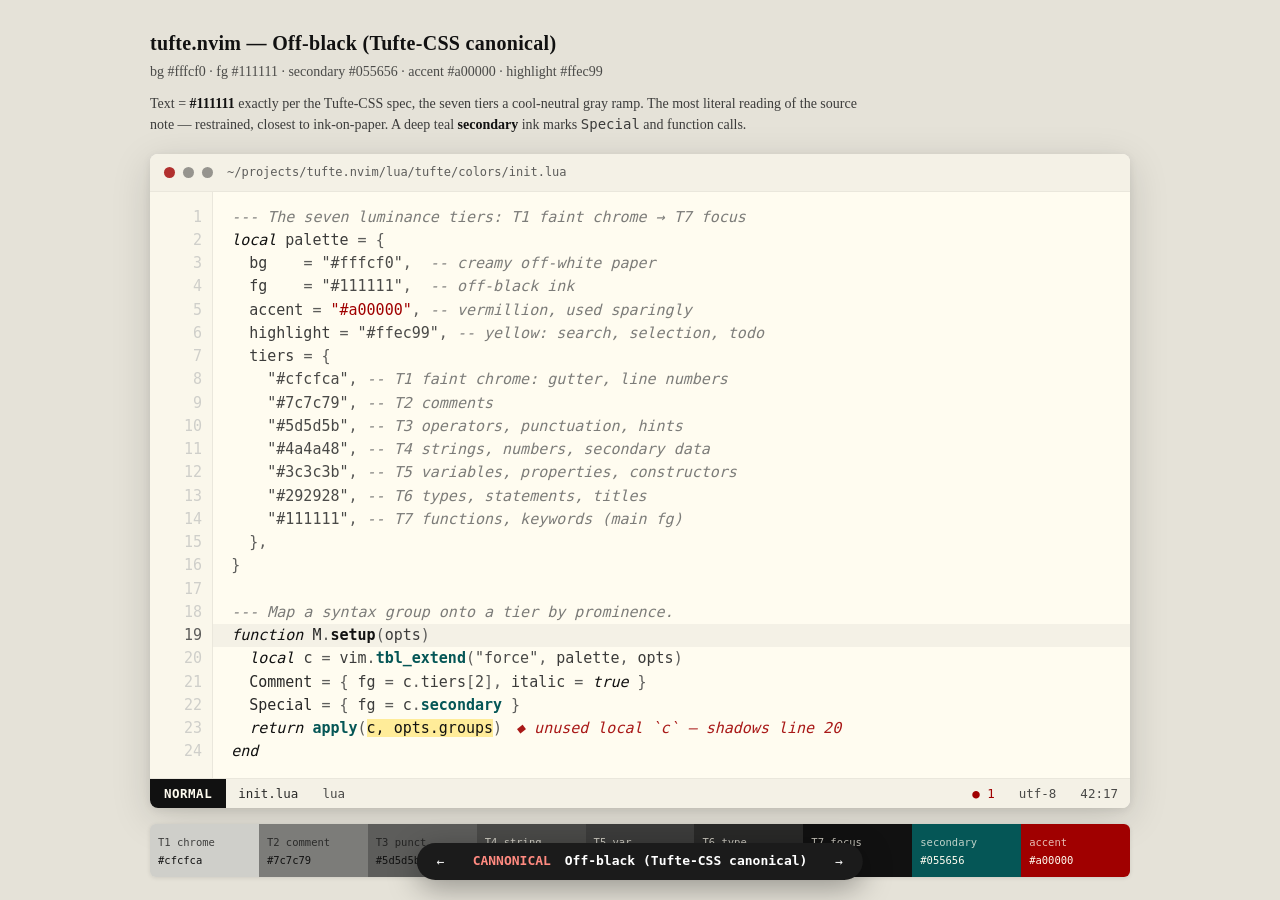
==== prototype/index.html @ 96f6889f "rename(prototype): index.html" ====
<!doctype html>
<!--
  PROTOTYPE — throwaway. Answers: "what does the tufte.nvim palette look like?"

  Switches between palette variants (defined in lua/tufte/palettes/ and
  compiled to CSS by make-prototype.sh) via the floating bottom bar or
  arrow keys.  Each renders the SAME mock Neovim editor at the SAME
  token→tier mapping, so only the palette colours differ.

  Regenerate the palette CSS:
    cd prototype && ./make-prototype.sh

  Run:
    open this file in a browser, e.g.  xdg-open prototype/tufte-colors.html
-->
<html lang="en">
  <head>
    <meta charset="utf-8" />
    <meta name="viewport" content="width=device-width, initial-scale=1" />
    <title>tufte.nvim — palette prototype</title>
    <link rel="stylesheet" href="palettes.css" />
    <style>
      * {
        box-sizing: border-box;
      }
      html,
      body {
        margin: 0;
        height: 100%;
      }
      body {
        font-family:
          ui-monospace, "SF Mono", "JetBrains Mono", Menlo, Consolas, monospace;
        font-size: 15px;
        line-height: 1.55;
        background: var(--wallpaper, #e9e6da);
        color: var(--t7, #333);
        padding: 28px 28px 96px;
        transition: background 0.2s;
      }
      .meta {
        max-width: 980px;
        margin: 0 auto 18px;
        font-family: Georgia, "Times New Roman", serif;
      }
      .meta h1 {
        font-size: 20px;
        margin: 0 0 2px;
        letter-spacing: 0.3px;
      }
      .meta .sub {
        color: var(--t4, #666);
        font-size: 14px;
      }
      .meta .desc {
        margin-top: 10px;
        font-size: 14px;
        color: var(--t5, #444);
        max-width: 720px;
      }
      .meta .desc b {
        color: var(--t7);
      }

      /* ---- editor frame ---- */
      .editor {
        max-width: 980px;
        margin: 0 auto;
        border-radius: 8px;
        overflow: hidden;
        box-shadow:
          0 10px 40px rgba(0, 0, 0, 0.14),
          0 2px 8px rgba(0, 0, 0, 0.08);
        background: var(--bg);
        color: var(--t7);

        --bg-dark: color-mix(in srgb, var(--bg), var(--t6) 5%);
        --bg-gutter: color-mix(in srgb, var(--bg), var(--t6) 2.5%);
        --rule: color-mix(in srgb, var(--bg), var(--t6) 10%);
        --cursorline: color-mix(in srgb, var(--bg), var(--t6) 5%);
      }
      .titlebar {
        display: flex;
        align-items: center;
        gap: 8px;
        padding: 9px 14px;
        background: var(--bg-dark);
        border-bottom: 1px solid var(--rule);
        font-family: ui-monospace, monospace;
        font-size: 12px;
        color: var(--t3);
      }
      .dot {
        width: 11px;
        height: 11px;
        border-radius: 50%;
        opacity: 0.55;
      }
      .dot.r {
        background: var(--accent);
        opacity: 0.8;
      }
      .dot.y {
        background: var(--t4);
      }
      .dot.g {
        background: var(--t4);
      }
      .titlebar .path {
        margin-left: 6px;
      }

      .code {
        display: grid;
        grid-template-columns: auto 1fr;
      }
      .gutter {
        text-align: right;
        padding: 14px 10px 14px 16px;
        color: var(--t1);
        user-select: none;
        background: var(--bg-gutter);
        border-right: 1px solid var(--rule);
        white-space: pre;
      }
      .gutter .cur {
        color: var(--t3);
      }
      .gutter .sign-add {
        color: var(--t5);
      }
      .gutter .sign-del {
        color: var(--accent);
      }

      pre.src {
        margin: 0;
        padding: 14px 18px;
        white-space: pre;
        overflow-x: auto;
      }
      .line {
        display: block;
      }
      .line.cursor {
        background: var(--cursorline);
        margin: 0 -18px;
        padding: 0 18px;
      }

      /* token → luminance tier mapping (mirrors lua/tufte/colors/init.lua) */
      .cmt {
        color: var(--t2);
        font-style: italic;
      } /* T2 comments */
      .op {
        color: var(--t3);
      } /* T3 operators / punctuation */
      .str {
        color: var(--t4);
      } /* T4 strings */
      .num {
        color: var(--t4);
      } /* T4 numbers */
      .var {
        color: var(--t5);
      } /* T5 variables / properties */
      .typ {
        color: var(--t6);
      } /* T6 types / statements */
      .fn {
        color: var(--t7);
        font-weight: 600;
      } /* T7 functions (definitions) */
      .call {
        color: var(--secondary);
        font-weight: 600;
      } /* secondary — function CALLS, Special */
      .kw {
        color: var(--t7);
        font-style: italic;
      } /* T7 keywords */
      .fg {
        color: var(--t7);
      } /* main fg */
      .sel {
        background: var(--highlight);
      } /* yellow selection */
      .accent {
        color: var(--accent);
      } /* vermillion — RARE */

      .diag {
        display: inline-block;
        margin-left: 14px;
        color: var(--accent);
        font-style: italic;
        opacity: 0.9;
      }

      /* ---- statusline ---- */
      .statusline {
        display: flex;
        align-items: stretch;
        font-size: 12.5px;
        background: var(--bg-dark);
        border-top: 1px solid var(--rule);
        color: var(--t4);
      }
      .statusline .mode {
        background: var(--t7);
        color: var(--bg);
        padding: 5px 14px;
        font-weight: 700;
        letter-spacing: 0.5px;
      }
      .statusline .seg {
        padding: 5px 12px;
      }
      .statusline .seg.file {
        color: var(--t6);
      }
      .statusline .grow {
        flex: 1;
      }
      .statusline .seg.err {
        color: var(--accent);
      }

      /* ---- the ramp swatches ---- */
      .ramp {
        max-width: 980px;
        margin: 16px auto 0;
        display: flex;
        gap: 0;
        border-radius: 6px;
        overflow: hidden;
        box-shadow: 0 1px 4px rgba(0, 0, 0, 0.1);
      }
      .ramp .chip {
        flex: 1;
        padding: 10px 8px 8px;
        font-size: 10.5px;
        font-family: ui-monospace, monospace;
      }
      .ramp .chip .lab {
        opacity: 0.75;
      }
      .ramp .chip .hex {
        display: block;
        margin-top: 2px;
      }

      /* ---- floating switcher ---- */
      #bar {
        position: fixed;
        left: 50%;
        bottom: 20px;
        transform: translateX(-50%);
        display: flex;
        align-items: center;
        gap: 4px;
        background: #1b1b1b;
        color: #f4f4f4;
        border-radius: 999px;
        padding: 6px 8px;
        box-shadow: 0 8px 30px rgba(0, 0, 0, 0.35);
        z-index: 999;
        font-family: ui-monospace, monospace;
        font-size: 13px;
      }
      #bar button {
        all: unset;
        cursor: pointer;
        padding: 6px 12px;
        border-radius: 999px;
        line-height: 1;
        color: #f4f4f4;
      }
      #bar button:hover {
        background: rgba(255, 255, 255, 0.14);
      }
      #bar .label {
        padding: 0 12px;
        min-width: 220px;
        text-align: center;
      }
      #bar .label b {
        color: #fff;
      }
      #bar .label .k {
        color: #ff8a80;
        font-weight: 700;
        margin-right: 6px;
      }
    </style>
  </head>
  <body>
    <div class="meta">
      <h1 id="v-title">—</h1>
      <div class="sub" id="v-sub">—</div>
      <div class="desc" id="v-desc">—</div>
    </div>

    <div class="editor" id="editor">
      <div class="titlebar">
        <span class="dot r"></span><span class="dot y"></span
        ><span class="dot g"></span>
        <span class="path"
          >~/projects/tufte.nvim/lua/tufte/colors/init.lua</span
        >
      </div>
      <div class="code">
        <div class="gutter" id="gutter"></div>
        <pre class="src" id="src"></pre>
      </div>
      <div class="statusline">
        <span class="mode">NORMAL</span>
        <span class="seg file">init.lua</span>
        <span class="seg">lua</span>
        <span class="grow"></span>
        <span class="seg err">● 1</span>
        <span class="seg">utf-8</span>
        <span class="seg">42:17</span>
      </div>
    </div>

    <div class="ramp" id="ramp"></div>

    <div id="bar">
      <button id="prev" aria-label="previous">←</button>
      <span class="label"
        ><span class="k" id="k">A</span><b id="name">—</b></span
      >
      <button id="next" aria-label="next">→</button>
    </div>

    <script>
      // ---------- palette metadata (names + descriptions — static) ----------
      const PALETTE_META = {
        cannonical: {
          name: "Off-black (Tufte-CSS canonical)",
          desc:
            "Text = <b>#111111</b> exactly per the Tufte-CSS spec, the seven" +
            " tiers a cool-neutral gray ramp.  The most literal reading of the" +
            " source note — restrained, closest to ink-on-paper. A deep teal" +
            " <b>secondary</b> ink marks <code>Special</code> and function calls.",
          fg_comment: "off-black ink",
        },
        coffee: {
          name: "Black-coffee ink (warm variant)",
          desc:
            "A whisper of warmth over the canonical ramp: the seven tiers" +
            " blend cream into <b>#2d1c0b</b> (black coffee) with mid-tones" +
            " nudged warm, so grays read as coffee, not gray. A verdigris" +
            " <b>secondary</b> ink — teal warmed toward the coffee ink — marks" +
            " <code>Special</code> and function calls.",
          fg_comment: "black coffee ink",
        },
      };

      // ---------- read current palette colours from CSS variables ----------
      function getPaletteColors() {
        const s = getComputedStyle(document.documentElement);
        const get = (n) => s.getPropertyValue(n).trim();
        return {
          bg: get("--bg"),
          tiers: [1, 2, 3, 4, 5, 6, 7].map((i) => get("--t" + i)),
          accent: get("--accent"),
          highlight: get("--highlight"),
          secondary: get("--secondary"),
          wallpaper: get("--wallpaper"),
        };
      }

      // ---------- code sample builder (token classes: cmt op str num var typ fn kw accent) ----------
      // Builds the palette object + a mock setup function with a spurious lint diagnostic.
      function buildLines(colors, meta) {
        const t = colors.tiers;
        // The line where `local c` is declared (needed for the diagnostic message)
        const cLine = 20;
        return [
          {
            n: 1,
            html: `<span class="cmt">--- The seven luminance tiers: T1 faint chrome → T7 focus</span>`,
          },
          {
            n: 2,
            html: `<span class="kw">local</span> <span class="var">palette</span> <span class="op">=</span> <span class="op">{</span>`,
          },
          {
            n: 3,
            html: `  <span class="var">bg</span>    <span class="op">=</span> <span class="str">"${colors.bg}"</span><span class="op">,</span>  <span class="cmt">-- creamy off-white paper</span>`,
          },
          {
            n: 4,
            html: `  <span class="var">fg</span>    <span class="op">=</span> <span class="str">"${t[6]}"</span><span class="op">,</span>  <span class="cmt">-- ${meta.fg_comment}</span>`,
          },
          {
            n: 5,
            html: `  <span class="var">accent</span> <span class="op">=</span> <span class="accent">"${colors.accent}"</span><span class="op">,</span> <span class="cmt">-- vermillion, used sparingly</span>`,
          },
          {
            n: 6,
            html: `  <span class="var">highlight</span> <span class="op">=</span> <span class="str">"${colors.highlight}"</span><span class="op">,</span> <span class="cmt">-- yellow: search, selection, todo</span>`,
          },
          {
            n: 7,
            html: `  <span class="var">tiers</span> <span class="op">=</span> <span class="op">{</span>`,
          },
          {
            n: 8,
            html: `    <span class="str">"${t[0]}"</span><span class="op">,</span> <span class="cmt">-- T1 faint chrome: gutter, line numbers</span>`,
          },
          {
            n: 9,
            html: `    <span class="str">"${t[1]}"</span><span class="op">,</span> <span class="cmt">-- T2 comments</span>`,
          },
          {
            n: 10,
            html: `    <span class="str">"${t[2]}"</span><span class="op">,</span> <span class="cmt">-- T3 operators, punctuation, hints</span>`,
          },
          {
            n: 11,
            html: `    <span class="str">"${t[3]}"</span><span class="op">,</span> <span class="cmt">-- T4 strings, numbers, secondary data</span>`,
          },
          {
            n: 12,
            html: `    <span class="str">"${t[4]}"</span><span class="op">,</span> <span class="cmt">-- T5 variables, properties, constructors</span>`,
          },
          {
            n: 13,
            html: `    <span class="str">"${t[5]}"</span><span class="op">,</span> <span class="cmt">-- T6 types, statements, titles</span>`,
          },
          {
            n: 14,
            html: `    <span class="str">"${t[6]}"</span><span class="op">,</span> <span class="cmt">-- T7 functions, keywords (main fg)</span>`,
          },
          { n: 15, html: `  <span class="op">},</span>` },
          { n: 16, html: `<span class="op">}</span>` },
          { n: 17, html: `` },
          {
            n: 18,
            html: `<span class="cmt">--- Map a syntax group onto a tier by prominence.</span>`,
          },
          {
            n: 19,
            html: `<span class="kw">function</span> <span class="typ">M</span><span class="op">.</span><span class="fn">setup</span><span class="op">(</span><span class="var">opts</span><span class="op">)</span>`,
            cursor: true,
          },
          {
            n: 20,
            html: `  <span class="kw">local</span> <span class="var">c</span> <span class="op">=</span> <span class="var">vim</span><span class="op">.</span><span class="call">tbl_extend</span><span class="op">(</span><span class="str">"force"</span><span class="op">,</span> <span class="var">palette</span><span class="op">,</span> <span class="var">opts</span><span class="op">)</span>`,
          },
          {
            n: 21,
            html: `  <span class="typ">Comment</span> <span class="op">=</span> <span class="op">{</span> <span class="var">fg</span> <span class="op">=</span> <span class="var">c</span><span class="op">.</span><span class="var">tiers</span><span class="op">[</span><span class="num">2</span><span class="op">]</span><span class="op">,</span> <span class="var">italic</span> <span class="op">=</span> <span class="kw">true</span> <span class="op">}</span>`,
          },
          {
            n: 22,
            html: `  <span class="typ">Special</span> <span class="op">=</span> <span class="op">{</span> <span class="var">fg</span> <span class="op">=</span> <span class="var">c</span><span class="op">.</span><span class="call">secondary</span> <span class="op">}</span>`,
          },
          {
            n: 23,
            html: `  <span class="kw">return</span> <span class="call">apply</span><span class="op">(</span><span class="sel">c, opts.groups</span><span class="op">)</span>`,
            diag: "unused local `c` — shadows line " + cLine,
          },
          { n: 24, html: `<span class="kw">end</span>` },
        ];
      }

      // token classes (same) also used in the ramp swatches
      const LABELS = [
        "T1 chrome",
        "T2 comment",
        "T3 punct",
        "T4 string",
        "T5 var",
        "T6 type",
        "T7 focus",
      ];

      // ---------- render ----------
      function render(key) {
        const v = PALETTE_META[key];
        if (!v) return;

        // Switch palette via CSS class
        document.documentElement.className = "palette-" + key;

        // Read the active palette's colours from CSS variables
        const colors = getPaletteColors();
        const t = colors.tiers;

        // Build lines from the current palette
        const lines = buildLines(colors, v);

        // gutter
        const g = lines
          .map((l) => {
            const cls = l.cursor ? "cur" : "";
            return `<span class="${cls}">  ${String(l.n).padStart(2, " ")}</span>`;
          })
          .join("\n");
        document.getElementById("gutter").innerHTML = g;

        // source
        const src = lines
          .map((l) => {
            const diag = l.diag ? `<span class="diag">◆ ${l.diag}</span>` : "";
            return `<span class="line ${l.cursor ? "cursor" : ""}">${l.html || " "}${diag}</span>`;
          })
          .join("");
        document.getElementById("src").innerHTML = src;

        // ramp swatches
        document.getElementById("ramp").innerHTML =
          t
            .map((c, i) => {
              const textc = i >= 3 ? colors.bg : t[6];
              return `<div class="chip" style="background:${c};color:${textc}">
      <span class="lab">${LABELS[i]}</span><span class="hex">${c}</span></div>`;
            })
            .join("") +
          `<div class="chip" style="background:${colors.secondary};color:${colors.bg}">
      <span class="lab">secondary</span><span class="hex">${colors.secondary}</span></div>` +
          `<div class="chip" style="background:${colors.accent};color:${colors.bg}">
      <span class="lab">accent</span><span class="hex">${colors.accent}</span></div>`;

        // meta
        document.getElementById("v-title").textContent =
          "tufte.nvim — " + v.name;
        document.getElementById("v-sub").textContent =
          `bg ${colors.bg}  ·  fg ${t[6]}  ·  secondary ${colors.secondary}  ·  accent ${colors.accent}  ·  highlight ${colors.highlight}`;
        document.getElementById("v-desc").innerHTML = v.desc;
        document.getElementById("k").textContent = key.toUpperCase();
        document.getElementById("name").textContent = " " + v.name;
      }

      // ---------- switcher ----------
      const KEYS = Object.keys(PALETTE_META);
      const getV = () => {
        const p = new URLSearchParams(location.search).get("variant");
        return KEYS.includes(p) ? p : KEYS[0];
      };
      function go(key) {
        const u = new URL(location);
        u.searchParams.set("variant", key);
        history.replaceState(null, "", u);
        render(key);
      }
      function step(d) {
        const i = KEYS.indexOf(getV());
        go(KEYS[(i + d + KEYS.length) % KEYS.length]);
      }
      document.getElementById("prev").onclick = () => step(-1);
      document.getElementById("next").onclick = () => step(1);
      document.addEventListener("keydown", (e) => {
        const tag = (e.target.tagName || "").toLowerCase();
        if (tag === "input" || tag === "textarea" || e.target.isContentEditable)
          return;
        if (e.key === "ArrowLeft") step(-1);
        if (e.key === "ArrowRight") step(1);
      });
      render(getV());
    </script>
  </body>
</html>
---- prototype/palettes.css ----
/* ==========================================================================
 *  palettes.css — Auto-generated by make-prototype.sh.
 *
 *  DO NOT EDIT DIRECTLY.  To regenerate:
 *    cd prototype && ./make-prototype.sh
 *
 *  Each palette variant is a class on :root that sets CSS custom properties
 *  consumed by tufte-colors.html.
 * ========================================================================== */

/* Tufte variant — creamy paper, off-black ink (Tufte-CSS canonical).  */
:root.palette-cannonical {
  --bg: #fffcf0;
  --t1: #cfcfca;
  --t2: #7c7c79;
  --t3: #5d5d5b;
  --t4: #4a4a48;
  --t5: #3c3c3b;
  --t6: #292928;
  --t7: #111111;
  --t8: #a00000;
  --t9: #ffec99;
  --t10: #055656;
  --t11: #d0ffd0;
  --t12: #ffd7d7;
  --t13: #afffaf;
  --t14: #ffb6b6;
  --accent: #a00000;
  --highlight: #ffec99;
  --secondary: #055656;
  --wallpaper: #e5e2d8;
}

/* Coffee variant — creamy paper, warm "black coffee" ink.  */
:root.palette-coffee {
  --bg: #fffcf0;
  --t1: #E5E0D3;
  --t2: #857b6f;
  --t3: #6c6052;
  --t4: #5d5042;
  --t5: #514333;
  --t6: #403020;
  --t7: #2d1c0b;
  --t8: #a00000;
  --t9: #ffec99;
  --t10: #055656;
  --t11: #d0ffd0;
  --t12: #ffd7d7;
  --t13: #afffaf;
  --t14: #ffb6b6;
  --accent: #a00000;
  --highlight: #ffec99;
  --secondary: #055656;
  --wallpaper: #e5e2d8;
}
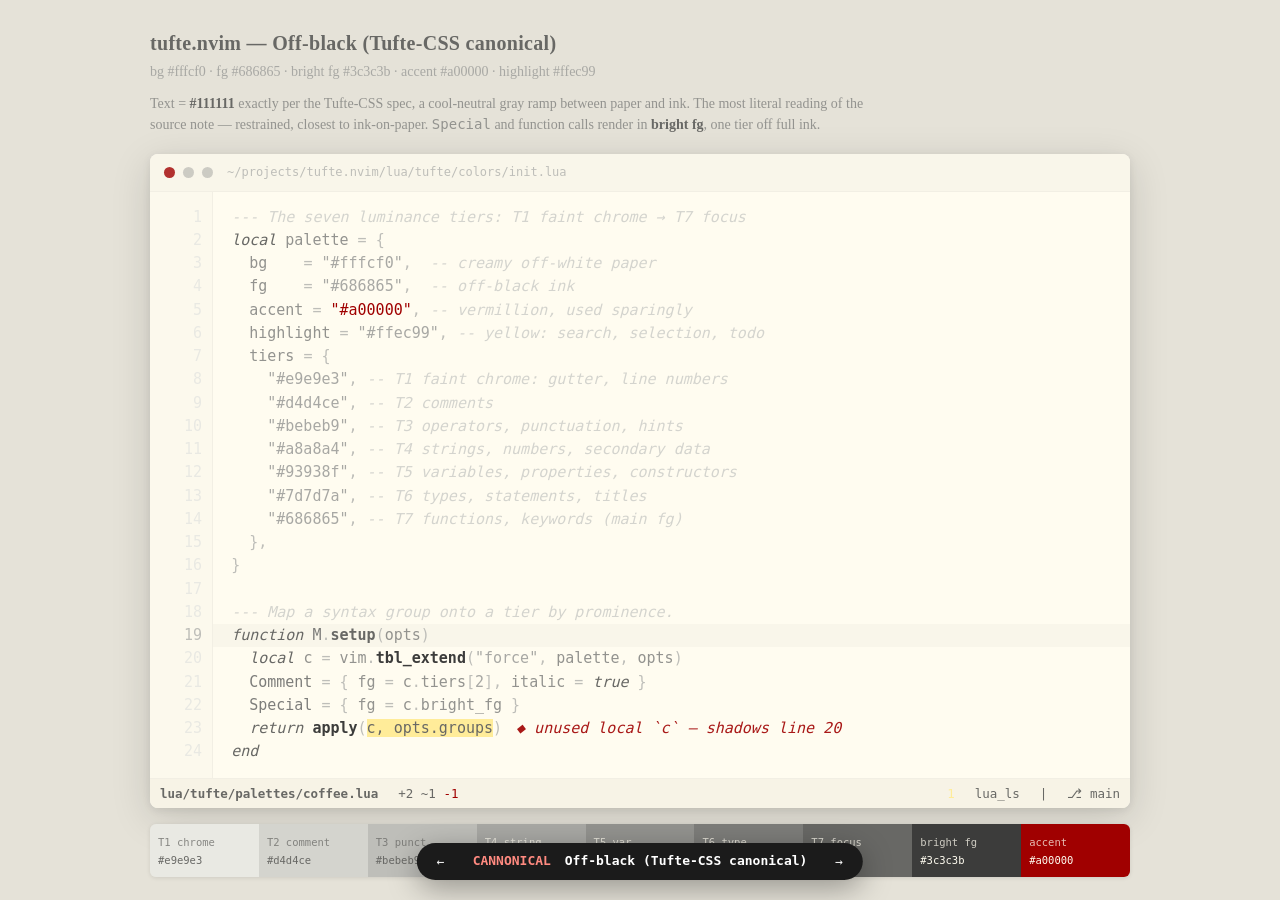
==== commit b1a8a8c6: "feat: bg2 + Statusline" ====
--- a/prototype/index.html
+++ b/prototype/index.html
@@ -173,9 +173,9 @@
         font-weight: 600;
       } /* T7 functions (definitions) */
       .call {
-        color: var(--secondary);
+        color: var(--t9);
         font-weight: 600;
-      } /* secondary — function CALLS, Special */
+      } /* T9 bright_fg — function calls, mirrors @function.call */
       .kw {
         color: var(--t7);
         font-style: italic;
@@ -201,29 +201,25 @@
       /* ---- statusline ---- */
       .statusline {
         display: flex;
-        align-items: stretch;
+        align-items: center;
         font-size: 12.5px;
-        background: var(--bg-dark);
+        background: var(--bg2);
         border-top: 1px solid var(--rule);
-        color: var(--t4);
-      }
-      .statusline .mode {
-        background: var(--t7);
-        color: var(--bg);
-        padding: 5px 14px;
+        color: var(--t7);
+      }
+      .statusline .seg {
+        padding: 5px 10px;
+      }
+      .statusline .seg.file {
         font-weight: 700;
-        letter-spacing: 0.5px;
-      }
-      .statusline .seg {
-        padding: 5px 12px;
-      }
-      .statusline .seg.file {
-        color: var(--t6);
       }
       .statusline .grow {
         flex: 1;
       }
-      .statusline .seg.err {
+      .statusline .warn {
+        color: var(--highlight);
+      }
+      .statusline .remove {
         color: var(--accent);
       }
 
@@ -315,13 +311,15 @@
         <pre class="src" id="src"></pre>
       </div>
       <div class="statusline">
-        <span class="mode">NORMAL</span>
-        <span class="seg file">init.lua</span>
-        <span class="seg">lua</span>
+        <span class="seg file">lua/tufte/palettes/coffee.lua</span>
+        <span class="seg diff"
+          >+2 ~1 <span class="remove">-1</span></span
+        >
         <span class="grow"></span>
-        <span class="seg err">● 1</span>
-        <span class="seg">utf-8</span>
-        <span class="seg">42:17</span>
+        <span class="seg warn">1</span>
+        <span class="seg">lua_ls</span>
+        <span class="seg sep">|</span>
+        <span class="seg branch">⎇ main</span>
       </div>
     </div>
 
@@ -341,20 +339,21 @@
         cannonical: {
           name: "Off-black (Tufte-CSS canonical)",
           desc:
-            "Text = <b>#111111</b> exactly per the Tufte-CSS spec, the seven" +
-            " tiers a cool-neutral gray ramp.  The most literal reading of the" +
-            " source note — restrained, closest to ink-on-paper. A deep teal" +
-            " <b>secondary</b> ink marks <code>Special</code> and function calls.",
+            "Text = <b>#111111</b> exactly per the Tufte-CSS spec, a" +
+            " cool-neutral gray ramp between paper and ink. The most literal" +
+            " reading of the source note — restrained, closest to" +
+            " ink-on-paper. <code>Special</code> and function calls render in" +
+            " <b>bright fg</b>, one tier off full ink.",
           fg_comment: "off-black ink",
         },
         coffee: {
           name: "Black-coffee ink (warm variant)",
           desc:
-            "A whisper of warmth over the canonical ramp: the seven tiers" +
-            " blend cream into <b>#2d1c0b</b> (black coffee) with mid-tones" +
-            " nudged warm, so grays read as coffee, not gray. A verdigris" +
-            " <b>secondary</b> ink — teal warmed toward the coffee ink — marks" +
-            " <code>Special</code> and function calls.",
+            "A whisper of warmth over the canonical ramp: the tiers blend" +
+            " cream into <b>#2d1c0b</b> (black coffee) with mid-tones nudged" +
+            " warm, so grays read as coffee, not gray." +
+            " <code>Special</code> and function calls render in" +
+            " <b>bright fg</b>, one tier off full ink.",
           fg_comment: "black coffee ink",
         },
       };
@@ -368,7 +367,7 @@
           tiers: [1, 2, 3, 4, 5, 6, 7].map((i) => get("--t" + i)),
           accent: get("--accent"),
           highlight: get("--highlight"),
-          secondary: get("--secondary"),
+          brightFg: get("--t9"),
           wallpaper: get("--wallpaper"),
         };
       }
@@ -458,7 +457,7 @@
           },
           {
             n: 22,
-            html: `  <span class="typ">Special</span> <span class="op">=</span> <span class="op">{</span> <span class="var">fg</span> <span class="op">=</span> <span class="var">c</span><span class="op">.</span><span class="call">secondary</span> <span class="op">}</span>`,
+            html: `  <span class="typ">Special</span> <span class="op">=</span> <span class="op">{</span> <span class="var">fg</span> <span class="op">=</span> <span class="var">c</span><span class="op">.</span><span class="var">bright_fg</span> <span class="op">}</span>`,
           },
           {
             n: 23,
@@ -522,8 +521,8 @@
       <span class="lab">${LABELS[i]}</span><span class="hex">${c}</span></div>`;
             })
             .join("") +
-          `<div class="chip" style="background:${colors.secondary};color:${colors.bg}">
-      <span class="lab">secondary</span><span class="hex">${colors.secondary}</span></div>` +
+          `<div class="chip" style="background:${colors.brightFg};color:${colors.bg}">
+      <span class="lab">bright fg</span><span class="hex">${colors.brightFg}</span></div>` +
           `<div class="chip" style="background:${colors.accent};color:${colors.bg}">
       <span class="lab">accent</span><span class="hex">${colors.accent}</span></div>`;
 
@@ -531,7 +530,7 @@
         document.getElementById("v-title").textContent =
           "tufte.nvim — " + v.name;
         document.getElementById("v-sub").textContent =
-          `bg ${colors.bg}  ·  fg ${t[6]}  ·  secondary ${colors.secondary}  ·  accent ${colors.accent}  ·  highlight ${colors.highlight}`;
+          `bg ${colors.bg}  ·  fg ${t[6]}  ·  bright fg ${colors.brightFg}  ·  accent ${colors.accent}  ·  highlight ${colors.highlight}`;
         document.getElementById("v-desc").innerHTML = v.desc;
         document.getElementById("k").textContent = key.toUpperCase();
         document.getElementById("name").textContent = " " + v.name;
--- a/prototype/palettes.css
+++ b/prototype/palettes.css
@@ -11,46 +11,73 @@
 /* Tufte variant — creamy paper, off-black ink (Tufte-CSS canonical).  */
 :root.palette-cannonical {
   --bg: #fffcf0;
-  --t1: #cfcfca;
-  --t2: #7c7c79;
-  --t3: #5d5d5b;
-  --t4: #4a4a48;
-  --t5: #3c3c3b;
-  --t6: #292928;
-  --t7: #111111;
-  --t8: #a00000;
-  --t9: #ffec99;
-  --t10: #055656;
-  --t11: #d0ffd0;
-  --t12: #ffd7d7;
-  --t13: #afffaf;
-  --t14: #ffb6b6;
+  --bg2: #f7f3e6;
+  --t1: #e9e9e3;
+  --t2: #d4d4ce;
+  --t3: #bebeb9;
+  --t4: #a8a8a4;
+  --t5: #93938f;
+  --t6: #7d7d7a;
+  --t7: #686865;
+  --t8: #525250;
+  --t9: #3c3c3b;
+  --t10: #272726;
+  --t11: #a00000;
+  --t12: #ffec99;
+  --t13: #d0ffd0;
+  --t14: #ffd7d7;
+  --t15: #afffaf;
+  --t16: #ffb6b6;
   --accent: #a00000;
   --highlight: #ffec99;
-  --secondary: #055656;
   --wallpaper: #e5e2d8;
 }
 
 /* Coffee variant — creamy paper, warm "black coffee" ink.  */
 :root.palette-coffee {
   --bg: #fffcf0;
-  --t1: #E5E0D3;
-  --t2: #857b6f;
-  --t3: #6c6052;
-  --t4: #5d5042;
-  --t5: #514333;
-  --t6: #403020;
-  --t7: #2d1c0b;
-  --t8: #a00000;
-  --t9: #ffec99;
-  --t10: #055656;
-  --t11: #d0ffd0;
-  --t12: #ffd7d7;
-  --t13: #afffaf;
-  --t14: #ffb6b6;
+  --bg2: #f7f3e6;
+  --t1: #ece8db;
+  --t2: #d9d3c6;
+  --t3: #c6bfb2;
+  --t4: #b3ab9d;
+  --t5: #a09688;
+  --t6: #8c8273;
+  --t7: #796d5e;
+  --t8: #665949;
+  --t9: #534535;
+  --t10: #403020;
+  --t11: #a00000;
+  --t12: #ffec99;
+  --t13: #d0ffd0;
+  --t14: #ffd7d7;
+  --t15: #afffaf;
+  --t16: #ffb6b6;
   --accent: #a00000;
   --highlight: #ffec99;
-  --secondary: #055656;
   --wallpaper: #e5e2d8;
 }
 
+/* Dark variant — inverted canonical (Tufte-CSS off-black, paper <-> ink swapped).  */
+:root.palette-dark {
+  --bg: #2d1c0b;
+  --bg2: #241609;
+  --t1: #303030;
+  --t2: #857b6f;
+  --t3: #a2a2a2;
+  --t4: #b5b5b5;
+  --t5: #c3c3c3;
+  --t6: #d6d6d6;
+  --t7: #fffcf0;
+  --t8: #f57f82;
+  --t9: #6f8788;
+  --t10: #adc9bc;
+  --t11: #002800;
+  --t12: #3f0000;
+  --t13: #006000;
+  --t14: #901011;
+  --accent: #f57f82;
+  --highlight: #6f8788;
+  --wallpaper: #281909;
+}
+
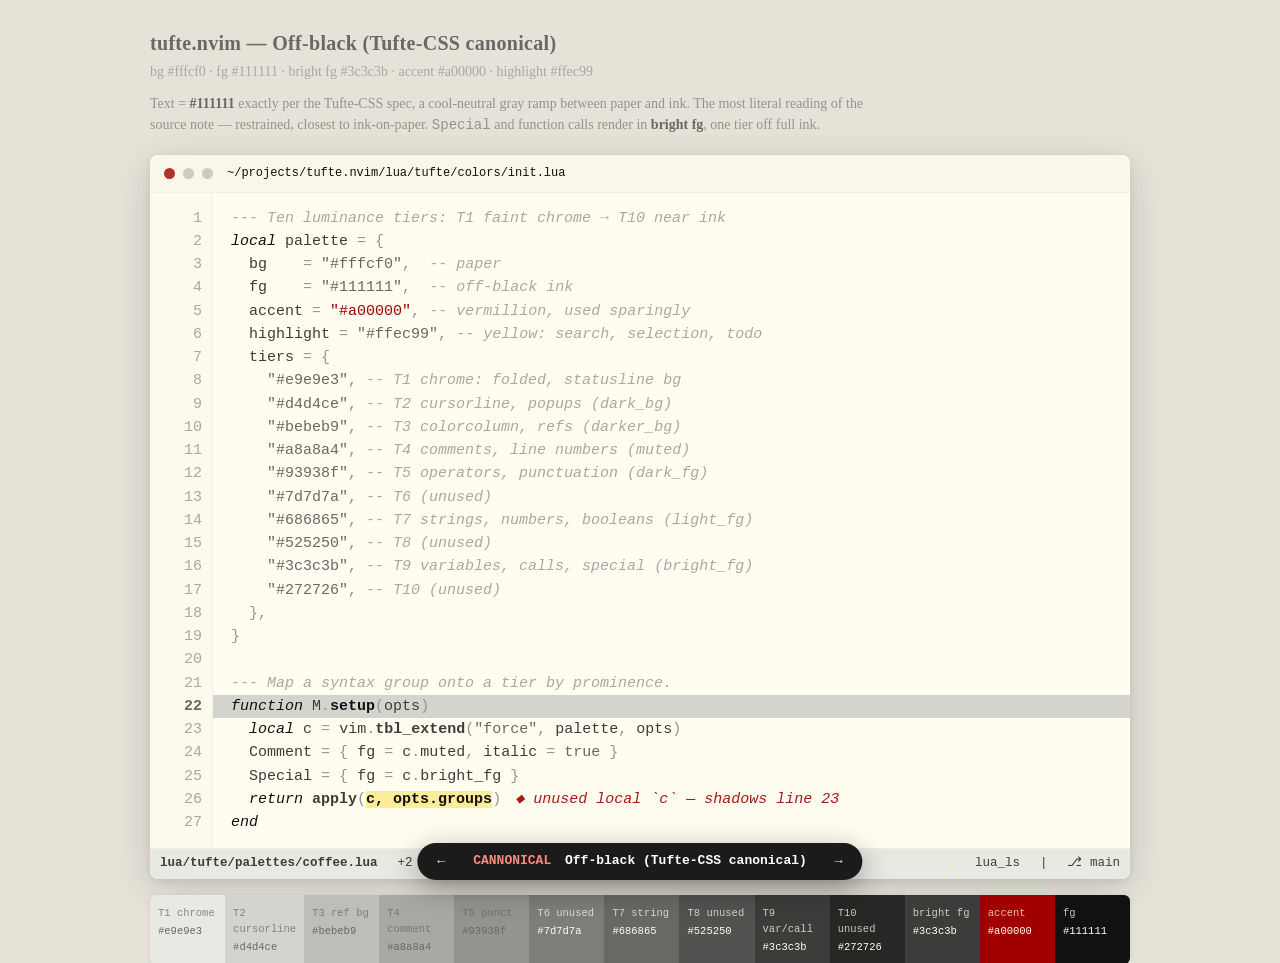
==== commit 18719811: "update: prototype" ====
--- a/prototype/index.html
+++ b/prototype/index.html
@@ -72,12 +72,11 @@
           0 10px 40px rgba(0, 0, 0, 0.14),
           0 2px 8px rgba(0, 0, 0, 0.08);
         background: var(--bg);
-        color: var(--t7);
+        color: var(--fg);
 
         --bg-dark: color-mix(in srgb, var(--bg), var(--t6) 5%);
         --bg-gutter: color-mix(in srgb, var(--bg), var(--t6) 2.5%);
         --rule: color-mix(in srgb, var(--bg), var(--t6) 10%);
-        --cursorline: color-mix(in srgb, var(--bg), var(--t6) 5%);
       }
       .titlebar {
         display: flex;
@@ -88,7 +87,7 @@
         border-bottom: 1px solid var(--rule);
         font-family: ui-monospace, monospace;
         font-size: 12px;
-        color: var(--t3);
+        color: var(--fg);
       }
       .dot {
         width: 11px;
@@ -117,17 +116,18 @@
       .gutter {
         text-align: right;
         padding: 14px 10px 14px 16px;
-        color: var(--t1);
+        color: var(--t4);
         user-select: none;
         background: var(--bg-gutter);
         border-right: 1px solid var(--rule);
         white-space: pre;
       }
       .gutter .cur {
-        color: var(--t3);
+        color: var(--t7);
+        font-weight: 600;
       }
       .gutter .sign-add {
-        color: var(--t5);
+        color: var(--t9);
       }
       .gutter .sign-del {
         color: var(--accent);
@@ -143,49 +143,54 @@
         display: block;
       }
       .line.cursor {
-        background: var(--cursorline);
+        background: var(--t2);
         margin: 0 -18px;
         padding: 0 18px;
       }
 
-      /* token → luminance tier mapping (mirrors lua/tufte/colors/init.lua) */
+      /* token → highlight group mapping (group colours from
+         lua/tufte/groups/base.lua + treesitter.lua, roles from
+         lua/tufte/colors/init.lua) */
       .cmt {
-        color: var(--t2);
+        color: var(--t4);
         font-style: italic;
-      } /* T2 comments */
+      } /* @comment → Comment = muted (T4) */
       .op {
-        color: var(--t3);
-      } /* T3 operators / punctuation */
+        color: var(--t5);
+      } /* @operator / @punctuation → dark_fg (T5) */
       .str {
-        color: var(--t4);
-      } /* T4 strings */
+        color: var(--t7);
+      } /* @string → String = light_fg (T7) */
       .num {
-        color: var(--t4);
-      } /* T4 numbers */
+        color: var(--t7);
+      } /* @number / @boolean → Number / Boolean = light_fg (T7) */
       .var {
-        color: var(--t5);
-      } /* T5 variables / properties */
+        color: var(--t9);
+      } /* @variable / @property / @variable.member → bright_fg (T9) */
       .typ {
-        color: var(--t6);
-      } /* T6 types / statements */
+        color: var(--fg);
+        font-weight: 600;
+      } /* @type → Type = fg, bold */
       .fn {
-        color: var(--t7);
+        color: var(--fg);
         font-weight: 600;
-      } /* T7 functions (definitions) */
+      } /* @function → Function = fg, bold */
       .call {
         color: var(--t9);
         font-weight: 600;
-      } /* T9 bright_fg — function calls, mirrors @function.call */
+      } /* @function.call → bright_fg (T9) */
       .kw {
-        color: var(--t7);
+        color: var(--fg);
         font-style: italic;
-      } /* T7 keywords */
+      } /* @keyword → fg, italic */
       .fg {
-        color: var(--t7);
-      } /* main fg */
+        color: var(--fg);
+      } /* Normal = fg */
       .sel {
         background: var(--highlight);
-      } /* yellow selection */
+        color: var(--fg);
+        font-weight: 600;
+      } /* Search = bg highlight, fg ink, bold */
       .accent {
         color: var(--accent);
       } /* vermillion — RARE */
@@ -203,9 +208,9 @@
         display: flex;
         align-items: center;
         font-size: 12.5px;
-        background: var(--bg2);
+        background: var(--t1);
         border-top: 1px solid var(--rule);
-        color: var(--t7);
+        color: var(--t9);
       }
       .statusline .seg {
         padding: 5px 10px;
@@ -356,6 +361,18 @@
             " <b>bright fg</b>, one tier off full ink.",
           fg_comment: "black coffee ink",
         },
+        dark: {
+          name: "Dark (inverted canonical)",
+          desc:
+            "The canonical paper/ink swap: off-black paper, cream ink." +
+            " Tiers run dark-to-light, the per-channel inverse of the" +
+            " canonical ramp (T1 faint chrome near the paper, T10 near the" +
+            " ink). accent/highlight keep their hue but are re-picked for a" +
+            " dark bg; diff uses dark, muted washes." +
+            " <code>Special</code> and function calls render in" +
+            " <b>bright fg</b>, near full ink.",
+          fg_comment: "cream ink",
+        },
       };
 
       // ---------- read current palette colours from CSS variables ----------
@@ -364,7 +381,8 @@
         const get = (n) => s.getPropertyValue(n).trim();
         return {
           bg: get("--bg"),
-          tiers: [1, 2, 3, 4, 5, 6, 7].map((i) => get("--t" + i)),
+          fg: get("--fg"),
+          tiers: [1, 2, 3, 4, 5, 6, 7, 8, 9, 10].map((i) => get("--t" + i)),
           accent: get("--accent"),
           highlight: get("--highlight"),
           brightFg: get("--t9"),
@@ -372,16 +390,17 @@
         };
       }
 
-      // ---------- code sample builder (token classes: cmt op str num var typ fn kw accent) ----------
+      // ---------- code sample builder (token classes: cmt op str num var typ fn call kw accent) ----------
       // Builds the palette object + a mock setup function with a spurious lint diagnostic.
+      // Token → group mapping mirrors lua/tufte/groups/{base,treesitter}.lua.
       function buildLines(colors, meta) {
         const t = colors.tiers;
         // The line where `local c` is declared (needed for the diagnostic message)
-        const cLine = 20;
+        const cLine = 23;
         return [
           {
             n: 1,
-            html: `<span class="cmt">--- The seven luminance tiers: T1 faint chrome → T7 focus</span>`,
+            html: `<span class="cmt">--- Ten luminance tiers: T1 faint chrome → T10 near ink</span>`,
           },
           {
             n: 2,
@@ -389,11 +408,11 @@
           },
           {
             n: 3,
-            html: `  <span class="var">bg</span>    <span class="op">=</span> <span class="str">"${colors.bg}"</span><span class="op">,</span>  <span class="cmt">-- creamy off-white paper</span>`,
+            html: `  <span class="var">bg</span>    <span class="op">=</span> <span class="str">"${colors.bg}"</span><span class="op">,</span>  <span class="cmt">-- paper</span>`,
           },
           {
             n: 4,
-            html: `  <span class="var">fg</span>    <span class="op">=</span> <span class="str">"${t[6]}"</span><span class="op">,</span>  <span class="cmt">-- ${meta.fg_comment}</span>`,
+            html: `  <span class="var">fg</span>    <span class="op">=</span> <span class="str">"${colors.fg}"</span><span class="op">,</span>  <span class="cmt">-- ${meta.fg_comment}</span>`,
           },
           {
             n: 5,
@@ -409,74 +428,89 @@
           },
           {
             n: 8,
-            html: `    <span class="str">"${t[0]}"</span><span class="op">,</span> <span class="cmt">-- T1 faint chrome: gutter, line numbers</span>`,
+            html: `    <span class="str">"${t[0]}"</span><span class="op">,</span> <span class="cmt">-- T1 chrome: folded, statusline bg</span>`,
           },
           {
             n: 9,
-            html: `    <span class="str">"${t[1]}"</span><span class="op">,</span> <span class="cmt">-- T2 comments</span>`,
+            html: `    <span class="str">"${t[1]}"</span><span class="op">,</span> <span class="cmt">-- T2 cursorline, popups (dark_bg)</span>`,
           },
           {
             n: 10,
-            html: `    <span class="str">"${t[2]}"</span><span class="op">,</span> <span class="cmt">-- T3 operators, punctuation, hints</span>`,
+            html: `    <span class="str">"${t[2]}"</span><span class="op">,</span> <span class="cmt">-- T3 colorcolumn, refs (darker_bg)</span>`,
           },
           {
             n: 11,
-            html: `    <span class="str">"${t[3]}"</span><span class="op">,</span> <span class="cmt">-- T4 strings, numbers, secondary data</span>`,
+            html: `    <span class="str">"${t[3]}"</span><span class="op">,</span> <span class="cmt">-- T4 comments, line numbers (muted)</span>`,
           },
           {
             n: 12,
-            html: `    <span class="str">"${t[4]}"</span><span class="op">,</span> <span class="cmt">-- T5 variables, properties, constructors</span>`,
+            html: `    <span class="str">"${t[4]}"</span><span class="op">,</span> <span class="cmt">-- T5 operators, punctuation (dark_fg)</span>`,
           },
           {
             n: 13,
-            html: `    <span class="str">"${t[5]}"</span><span class="op">,</span> <span class="cmt">-- T6 types, statements, titles</span>`,
+            html: `    <span class="str">"${t[5]}"</span><span class="op">,</span> <span class="cmt">-- T6 (unused)</span>`,
           },
           {
             n: 14,
-            html: `    <span class="str">"${t[6]}"</span><span class="op">,</span> <span class="cmt">-- T7 functions, keywords (main fg)</span>`,
-          },
-          { n: 15, html: `  <span class="op">},</span>` },
-          { n: 16, html: `<span class="op">}</span>` },
-          { n: 17, html: `` },
-          {
-            n: 18,
+            html: `    <span class="str">"${t[6]}"</span><span class="op">,</span> <span class="cmt">-- T7 strings, numbers, booleans (light_fg)</span>`,
+          },
+          {
+            n: 15,
+            html: `    <span class="str">"${t[7]}"</span><span class="op">,</span> <span class="cmt">-- T8 (unused)</span>`,
+          },
+          {
+            n: 16,
+            html: `    <span class="str">"${t[8]}"</span><span class="op">,</span> <span class="cmt">-- T9 variables, calls, special (bright_fg)</span>`,
+          },
+          {
+            n: 17,
+            html: `    <span class="str">"${t[9]}"</span><span class="op">,</span> <span class="cmt">-- T10 (unused)</span>`,
+          },
+          { n: 18, html: `  <span class="op">},</span>` },
+          { n: 19, html: `<span class="op">}</span>` },
+          { n: 20, html: `` },
+          {
+            n: 21,
             html: `<span class="cmt">--- Map a syntax group onto a tier by prominence.</span>`,
           },
           {
-            n: 19,
-            html: `<span class="kw">function</span> <span class="typ">M</span><span class="op">.</span><span class="fn">setup</span><span class="op">(</span><span class="var">opts</span><span class="op">)</span>`,
+            n: 22,
+            html: `<span class="kw">function</span> <span class="var">M</span><span class="op">.</span><span class="fn">setup</span><span class="op">(</span><span class="var">opts</span><span class="op">)</span>`,
             cursor: true,
           },
           {
-            n: 20,
+            n: 23,
             html: `  <span class="kw">local</span> <span class="var">c</span> <span class="op">=</span> <span class="var">vim</span><span class="op">.</span><span class="call">tbl_extend</span><span class="op">(</span><span class="str">"force"</span><span class="op">,</span> <span class="var">palette</span><span class="op">,</span> <span class="var">opts</span><span class="op">)</span>`,
           },
           {
-            n: 21,
-            html: `  <span class="typ">Comment</span> <span class="op">=</span> <span class="op">{</span> <span class="var">fg</span> <span class="op">=</span> <span class="var">c</span><span class="op">.</span><span class="var">tiers</span><span class="op">[</span><span class="num">2</span><span class="op">]</span><span class="op">,</span> <span class="var">italic</span> <span class="op">=</span> <span class="kw">true</span> <span class="op">}</span>`,
-          },
-          {
-            n: 22,
-            html: `  <span class="typ">Special</span> <span class="op">=</span> <span class="op">{</span> <span class="var">fg</span> <span class="op">=</span> <span class="var">c</span><span class="op">.</span><span class="var">bright_fg</span> <span class="op">}</span>`,
-          },
-          {
-            n: 23,
+            n: 24,
+            html: `  <span class="var">Comment</span> <span class="op">=</span> <span class="op">{</span> <span class="var">fg</span> <span class="op">=</span> <span class="var">c</span><span class="op">.</span><span class="var">muted</span><span class="op">,</span> <span class="var">italic</span> <span class="op">=</span> <span class="num">true</span> <span class="op">}</span>`,
+          },
+          {
+            n: 25,
+            html: `  <span class="var">Special</span> <span class="op">=</span> <span class="op">{</span> <span class="var">fg</span> <span class="op">=</span> <span class="var">c</span><span class="op">.</span><span class="var">bright_fg</span> <span class="op">}</span>`,
+          },
+          {
+            n: 26,
             html: `  <span class="kw">return</span> <span class="call">apply</span><span class="op">(</span><span class="sel">c, opts.groups</span><span class="op">)</span>`,
             diag: "unused local `c` — shadows line " + cLine,
           },
-          { n: 24, html: `<span class="kw">end</span>` },
+          { n: 27, html: `<span class="kw">end</span>` },
         ];
       }
 
       // token classes (same) also used in the ramp swatches
       const LABELS = [
         "T1 chrome",
-        "T2 comment",
-        "T3 punct",
-        "T4 string",
-        "T5 var",
-        "T6 type",
-        "T7 focus",
+        "T2 cursorline",
+        "T3 ref bg",
+        "T4 comment",
+        "T5 punct",
+        "T6 unused",
+        "T7 string",
+        "T8 unused",
+        "T9 var/call",
+        "T10 unused",
       ];
 
       // ---------- render ----------
@@ -516,7 +550,7 @@
         document.getElementById("ramp").innerHTML =
           t
             .map((c, i) => {
-              const textc = i >= 3 ? colors.bg : t[6];
+              const textc = i >= 5 ? colors.bg : t[6];
               return `<div class="chip" style="background:${c};color:${textc}">
       <span class="lab">${LABELS[i]}</span><span class="hex">${c}</span></div>`;
             })
@@ -524,13 +558,15 @@
           `<div class="chip" style="background:${colors.brightFg};color:${colors.bg}">
       <span class="lab">bright fg</span><span class="hex">${colors.brightFg}</span></div>` +
           `<div class="chip" style="background:${colors.accent};color:${colors.bg}">
-      <span class="lab">accent</span><span class="hex">${colors.accent}</span></div>`;
+      <span class="lab">accent</span><span class="hex">${colors.accent}</span></div>` +
+          `<div class="chip" style="background:${colors.fg};color:${colors.bg}">
+      <span class="lab">fg</span><span class="hex">${colors.fg}</span></div>`;
 
         // meta
         document.getElementById("v-title").textContent =
           "tufte.nvim — " + v.name;
         document.getElementById("v-sub").textContent =
-          `bg ${colors.bg}  ·  fg ${t[6]}  ·  bright fg ${colors.brightFg}  ·  accent ${colors.accent}  ·  highlight ${colors.highlight}`;
+          `bg ${colors.bg}  ·  fg ${colors.fg}  ·  bright fg ${colors.brightFg}  ·  accent ${colors.accent}  ·  highlight ${colors.highlight}`;
         document.getElementById("v-desc").innerHTML = v.desc;
         document.getElementById("k").textContent = key.toUpperCase();
         document.getElementById("name").textContent = " " + v.name;
--- a/prototype/palettes.css
+++ b/prototype/palettes.css
@@ -5,13 +5,14 @@
  *    cd prototype && ./make-prototype.sh
  *
  *  Each palette variant is a class on :root that sets CSS custom properties
- *  consumed by tufte-colors.html.
+ *  consumed by index.html.
  * ========================================================================== */
 
 /* Tufte variant — creamy paper, off-black ink (Tufte-CSS canonical).  */
 :root.palette-cannonical {
   --bg: #fffcf0;
   --bg2: #f7f3e6;
+  --fg: #111111;
   --t1: #e9e9e3;
   --t2: #d4d4ce;
   --t3: #bebeb9;
@@ -35,8 +36,9 @@
 
 /* Coffee variant — creamy paper, warm "black coffee" ink.  */
 :root.palette-coffee {
-  --bg: #fffcf0;
-  --bg2: #f7f3e6;
+  --bg: #f5eddf;
+  --bg2: #E7E0D3;
+  --fg: #2d1c0b;
   --t1: #ece8db;
   --t2: #d9d3c6;
   --t3: #c6bfb2;
@@ -55,29 +57,32 @@
   --t16: #ffb6b6;
   --accent: #a00000;
   --highlight: #ffec99;
-  --wallpaper: #e5e2d8;
+  --wallpaper: #dcd5c8;
 }
 
 /* Dark variant — inverted canonical (Tufte-CSS off-black, paper <-> ink swapped).  */
 :root.palette-dark {
   --bg: #2d1c0b;
   --bg2: #241609;
-  --t1: #303030;
-  --t2: #857b6f;
-  --t3: #a2a2a2;
-  --t4: #b5b5b5;
-  --t5: #c3c3c3;
-  --t6: #d6d6d6;
-  --t7: #fffcf0;
-  --t8: #f57f82;
-  --t9: #6f8788;
-  --t10: #adc9bc;
-  --t11: #002800;
-  --t12: #3f0000;
-  --t13: #006000;
-  --t14: #901011;
+  --fg: #fffcf0;
+  --t1: #241609;
+  --t2: #534535;
+  --t3: #665949;
+  --t4: #796d5e;
+  --t5: #8c8273;
+  --t6: #a09688;
+  --t7: #b3ab9d;
+  --t8: #c6bfb2;
+  --t9: #d9d3c6;
+  --t10: #ece8db;
+  --t11: #f57f82;
+  --t12: #ffec99;
+  --t13: #002800;
+  --t14: #3f0000;
+  --t15: #006000;
+  --t16: #901011;
   --accent: #f57f82;
-  --highlight: #6f8788;
+  --highlight: #ffec99;
   --wallpaper: #281909;
 }
 
